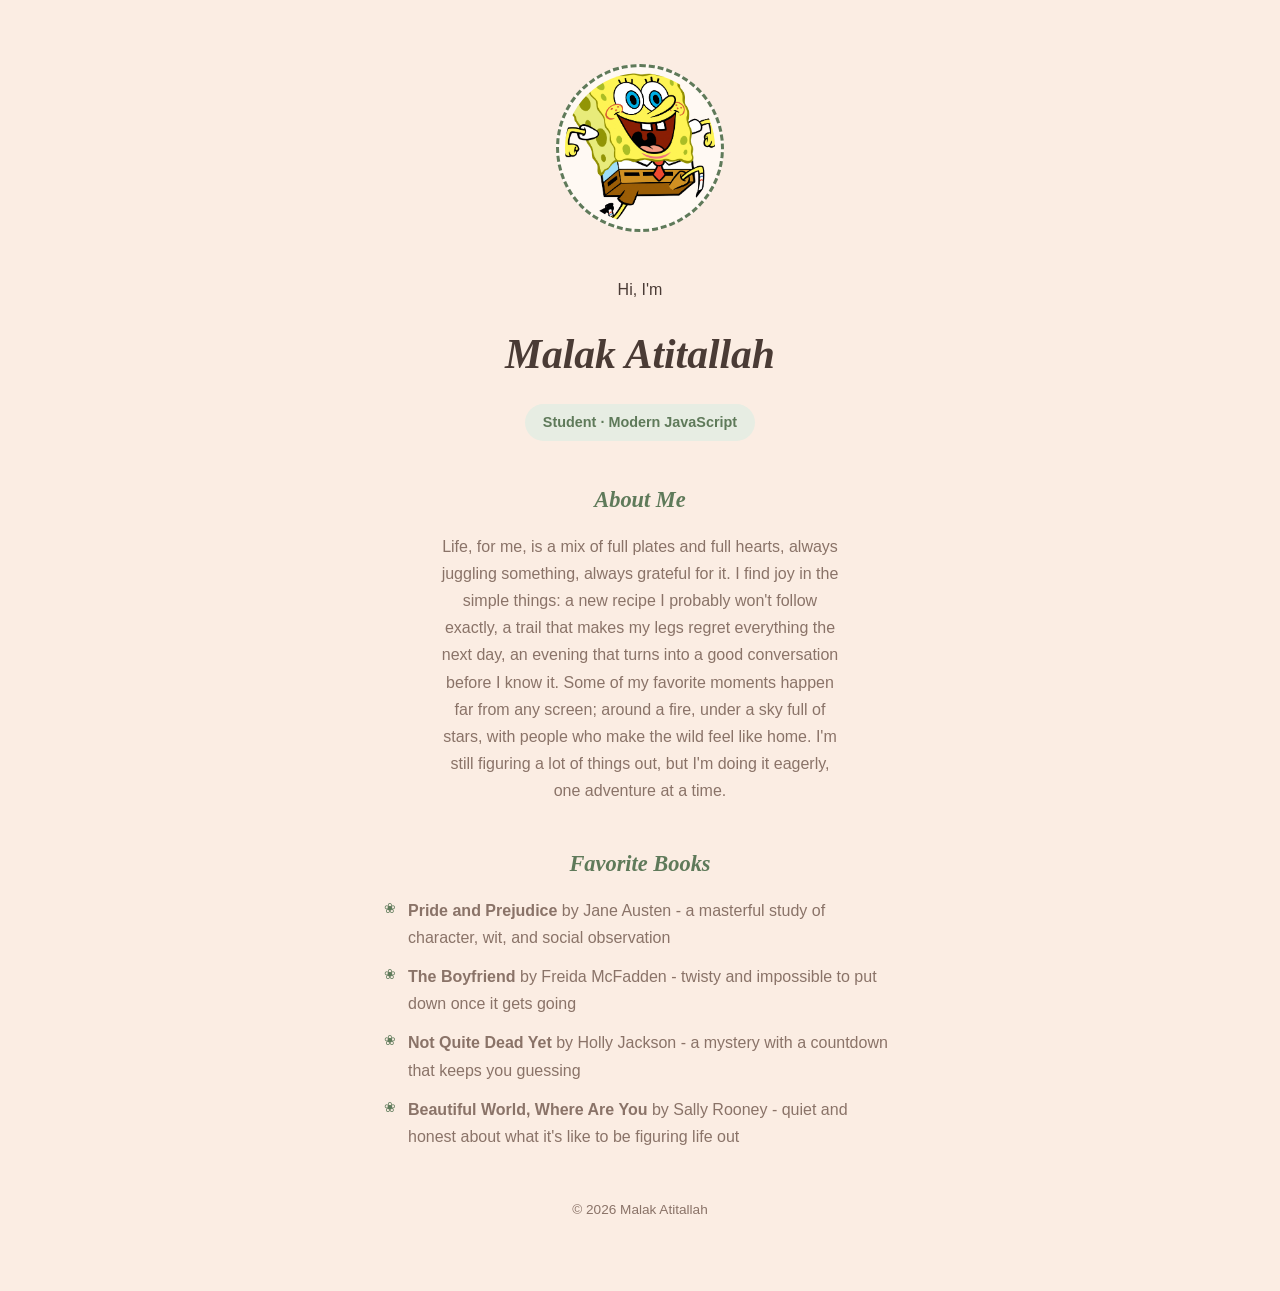
==== index.html @ a5c3faec "Initial Creation" ====
<!DOCTYPE html>
<html lang="en">

<head>
    <meta charset="UTF-8">
    <meta name="viewport" content="width=device-width, initial-scale=1.0">
    <title>Malak Atitallah - Homepage</title>

    <link rel="stylesheet" href="style.css">
    <script src="site.js" defer></script>
</head>

<body>

    <main class="page">

        <header class="intro">

            <img class="portrait" src="./img/mypicture.png" alt="Photo of Malak Atitallah">

            <div class="intro-text">
                <p class="eyebrow">Hi, I'm</p>
                <h1 class="name">Malak Atitallah</h1>
                <p class="tagline">Student &middot; Modern JavaScript</p>
            </div>
        </header>

        <section class="bio">
            <h2>About Me</h2>
            <p>
                Life, for me, is a mix of full plates and full hearts, always juggling something, always grateful for it. I find joy in the simple things: a new recipe I probably won't follow exactly, a trail that makes my legs regret everything the next day, an evening that turns into a good conversation before I know it. Some of my favorite moments happen far from any screen; around a fire, under a sky full of stars, with people who make the wild feel like home. I'm still figuring a lot of things out, but I'm doing it eagerly, one adventure at a time.

            </p>
        </section>

        <section class="favorites">
            <h2>Favorite Books</h2>
           <ul class="favorites-list">
  <li><strong>Pride and Prejudice</strong> by Jane Austen - a masterful study of character, wit, and social observation</li>
  <li><strong>The Boyfriend</strong> by Freida McFadden - twisty and impossible to put down once it gets going</li>
  <li><strong>Not Quite Dead Yet</strong> by Holly Jackson - a mystery with a countdown that keeps you guessing</li>
  <li><strong>Beautiful World, Where Are You</strong> by Sally Rooney - quiet and honest about what it's like to be figuring life out</li>
</ul>
        </section>

        <footer class="page-footer">
            <p>&copy; 2026 Malak Atitallah</p>
        </footer>

    </main>

    <script src="site.js"></script>
</body>
</head>

<body>

</html>
---- style.css ----
:root {
  --bg: #FBEDE3;          
  --panel: #FFF9F3;      
  --ink: #4A3B35;         
  --ink-soft: #8A7368;   
  --accent: #5F7A5A;      
  --accent-tint: #E7EDE3; 

  --font-display: "Playfair Display", serif;
  --font-body: "Quicksand", sans-serif;
}

* {
  box-sizing: border-box;
}

body {
  margin: 0;
  background-color: var(--bg);
  color: var(--ink);
  font-family: var(--font-body);
  line-height: 1.7;
}

.page {
  max-width: 560px;
  margin: 0 auto;
  padding: 64px 24px 56px;
  text-align: center;
}

.intro {
  margin-bottom: 40px;
}

.portrait {
  width: 168px;
  height: 168px;
  border-radius: 50%;
  object-fit: cover;
  padding: 6px;
  background-color: var(--panel);
  border: 3px dashed var(--accent);
  margin-bottom: 20px;
}

.name {
  font-family: var(--font-display);
  font-style: italic;
  font-weight: 600;
  font-size: 2.6rem;
  margin: 0 0 14px;
  color: var(--ink);
}

.tagline {
  display: inline-block;
  margin: 0;
  padding: 6px 18px;
  font-size: 0.9rem;
  font-weight: 600;
  color: var(--accent);
  background-color: var(--accent-tint);
  border-radius: 999px;
}

.divider {
  border: none;
  height: 1px;
  background-image: linear-gradient(to right, transparent, var(--accent) 50%, transparent);
  opacity: 0.4;
  margin: 0 0 40px;
}

section {
  margin-bottom: 40px;
}

section h2 {
  font-family: var(--font-display);
  font-style: italic;
  font-weight: 600;
  font-size: 1.4rem;
  margin: 0 0 14px;
  color: var(--accent);
}

.bio p {
  margin: 0 auto;
  max-width: 46ch;
  color: var(--ink-soft);
}

.favorites-list {
  list-style: none;
  margin: 0;
  padding: 0;
  display: inline-block;
  text-align: left;
}

.favorites-list li {
  position: relative;
  padding-left: 24px;
  margin-bottom: 12px;
  color: var(--ink-soft);
}

.favorites-list li::before {
  content: "❀";
  position: absolute;
  left: 0;
  color: var(--accent);
  font-size: 0.85em;
}

.favorites-list li:last-child {
  margin-bottom: 0;
}

/* ---------- Footer ---------- */
.page-footer {
  color: var(--ink-soft);
  font-size: 0.85rem;
  margin-top: 48px;
}
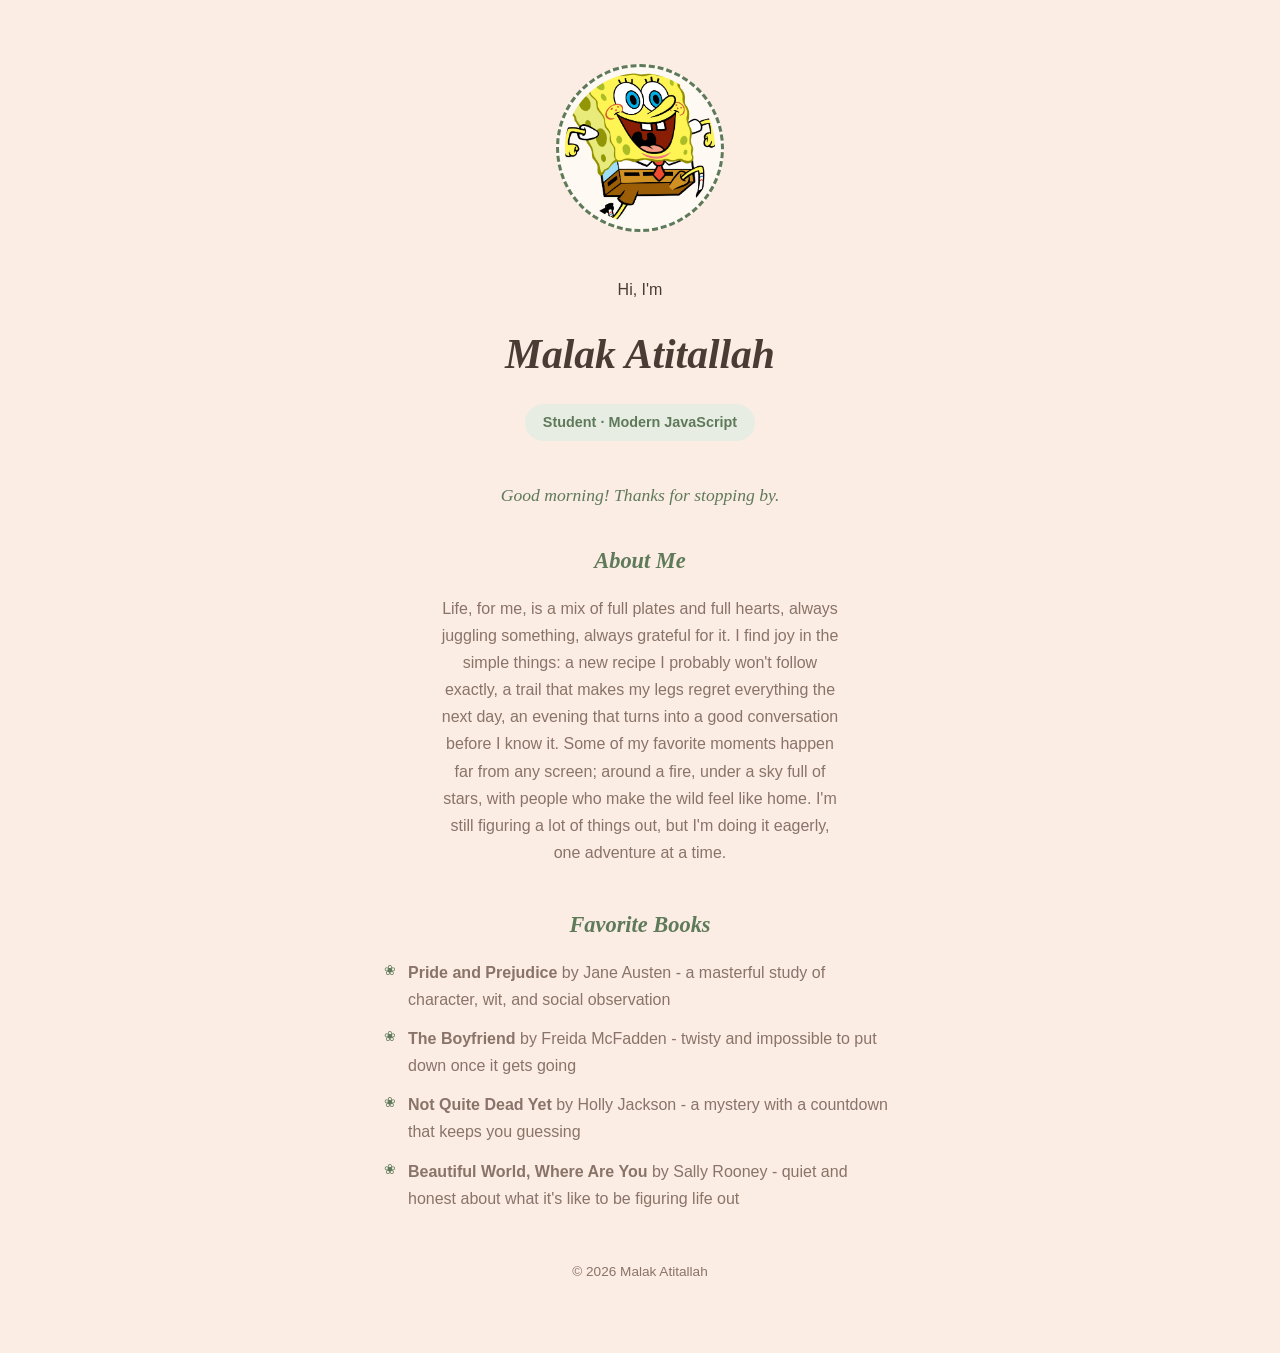
==== commit 5fdb7f5f: "Added Welcome div" ====
--- a/index.html
+++ b/index.html
@@ -25,6 +25,8 @@
             </div>
         </header>
 
+        <div id="welcome"></div>
+
         <section class="bio">
             <h2>About Me</h2>
             <p>
@@ -49,10 +51,5 @@
 
     </main>
 
-    <script src="site.js"></script>
 </body>
-</head>
-
-<body>
-
 </html>
--- a/style.css
+++ b/style.css
@@ -64,6 +64,14 @@
   border-radius: 999px;
 }
 
+#welcome {
+  font-family: var(--font-display);
+  font-style: italic;
+  font-size: 1.1rem;
+  color: var(--accent);
+  margin-bottom: 32px;
+}
+
 .divider {
   border: none;
   height: 1px;
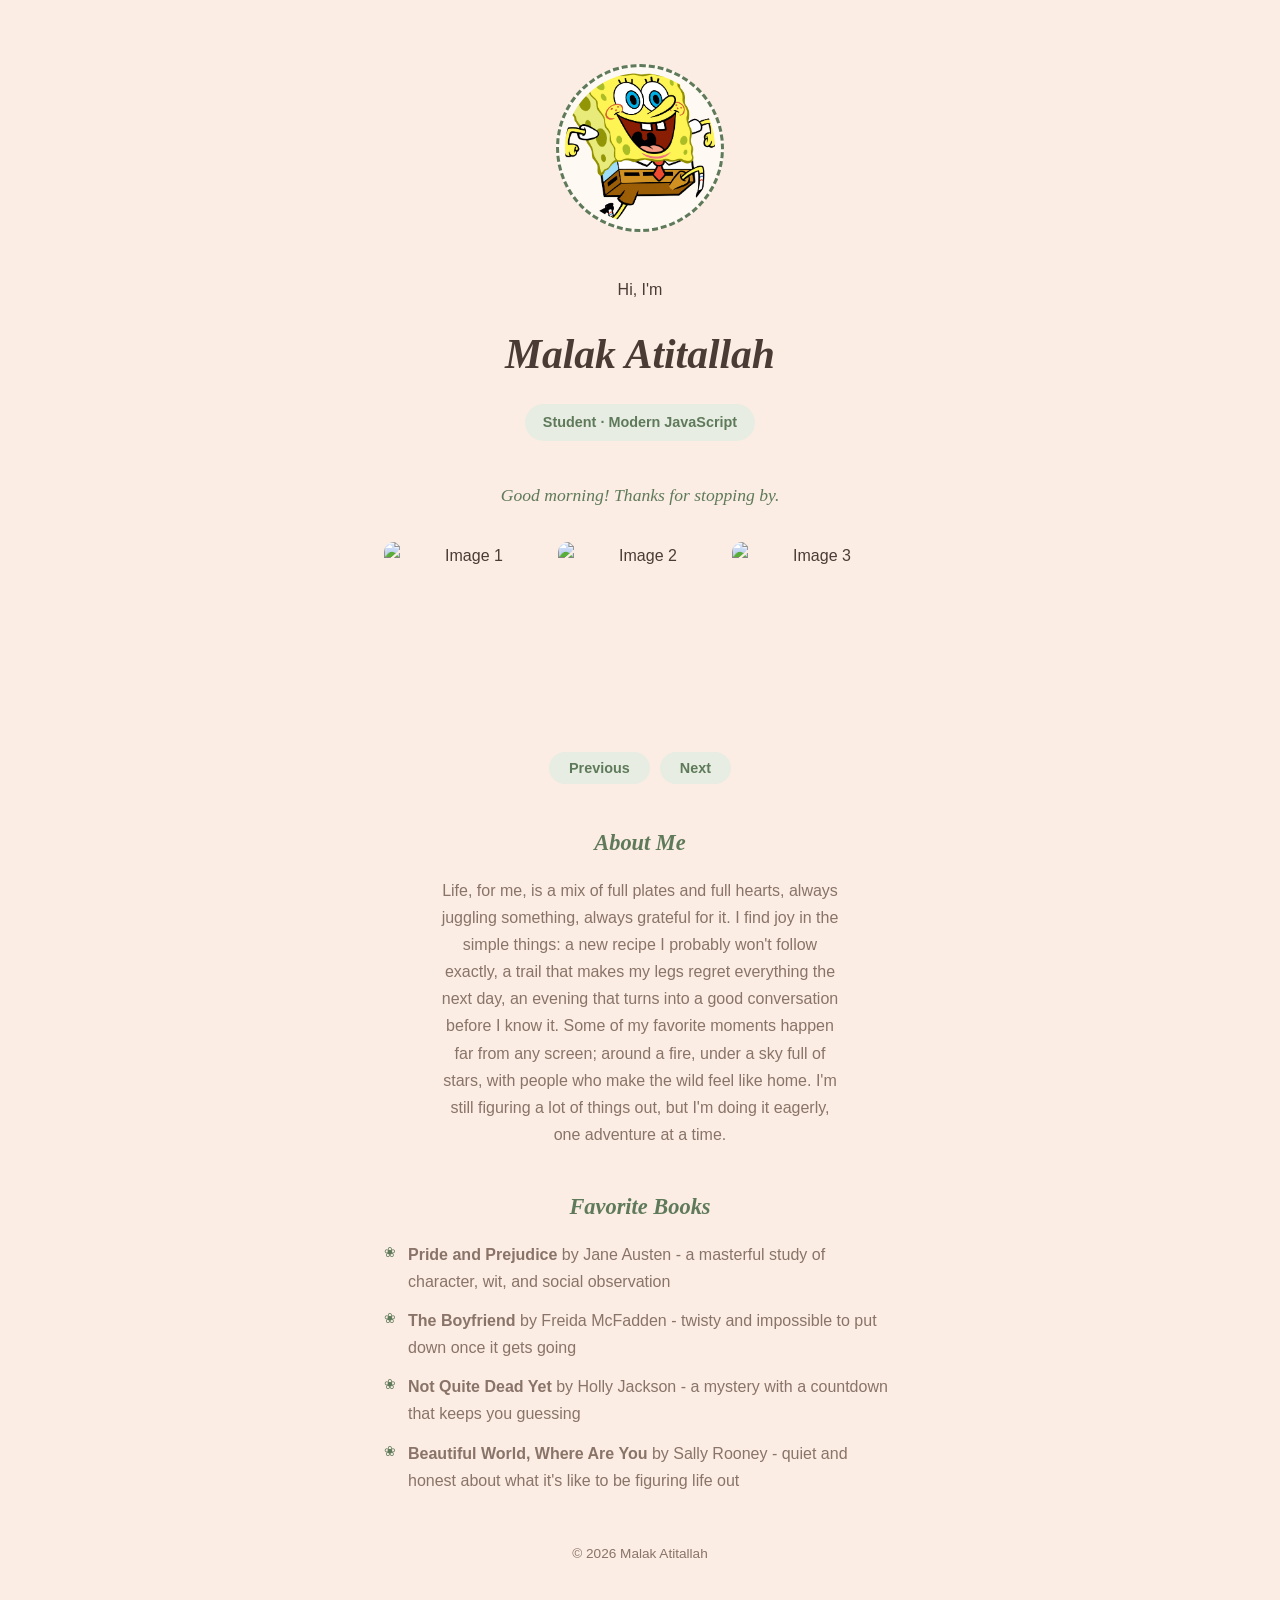
==== commit 9426e234: "Added Carousel" ====
--- a/index.html
+++ b/index.html
@@ -26,6 +26,16 @@
         </header>
 
         <div id="welcome"></div>
+    
+         <div id="carousel">
+            <img alt="Image 1">
+            <img alt="Image 2">
+            <img alt="Image 3">
+        </div>
+        <div id="buttons">
+            <button id="prev">Previous</button>
+            <button id="next">Next</button>
+        </div>
 
         <section class="bio">
             <h2>About Me</h2>
--- a/style.css
+++ b/style.css
@@ -126,6 +126,52 @@
   margin-bottom: 0;
 }
 
+
+#carousel {
+  display: flex;
+  justify-content: center;
+  align-items: center;
+  width: 100%;
+  max-height: 300px;
+  overflow: hidden;
+  gap: 10px;
+}
+ 
+#carousel img {
+  flex: 1 1 0;
+  min-width: 0;
+  height: 200px;
+  object-fit: cover;
+  border-radius: 10px;
+}
+ 
+#buttons {
+  display: flex;
+  justify-content: center;
+  align-items: center;
+  gap: 10px;
+  margin-top: 10px;
+  margin-bottom: 40px;
+}
+ 
+#buttons button {
+  font-family: var(--font-body);
+  font-weight: 600;
+  font-size: 0.9rem;
+  color: var(--accent);
+  background-color: var(--accent-tint);
+  border: none;
+  border-radius: 999px;
+  padding: 8px 20px;
+  cursor: pointer;
+}
+ 
+#buttons button:hover {
+  background-color: var(--accent);
+  color: var(--panel);
+}
+
+ 
 /* ---------- Footer ---------- */
 .page-footer {
   color: var(--ink-soft);
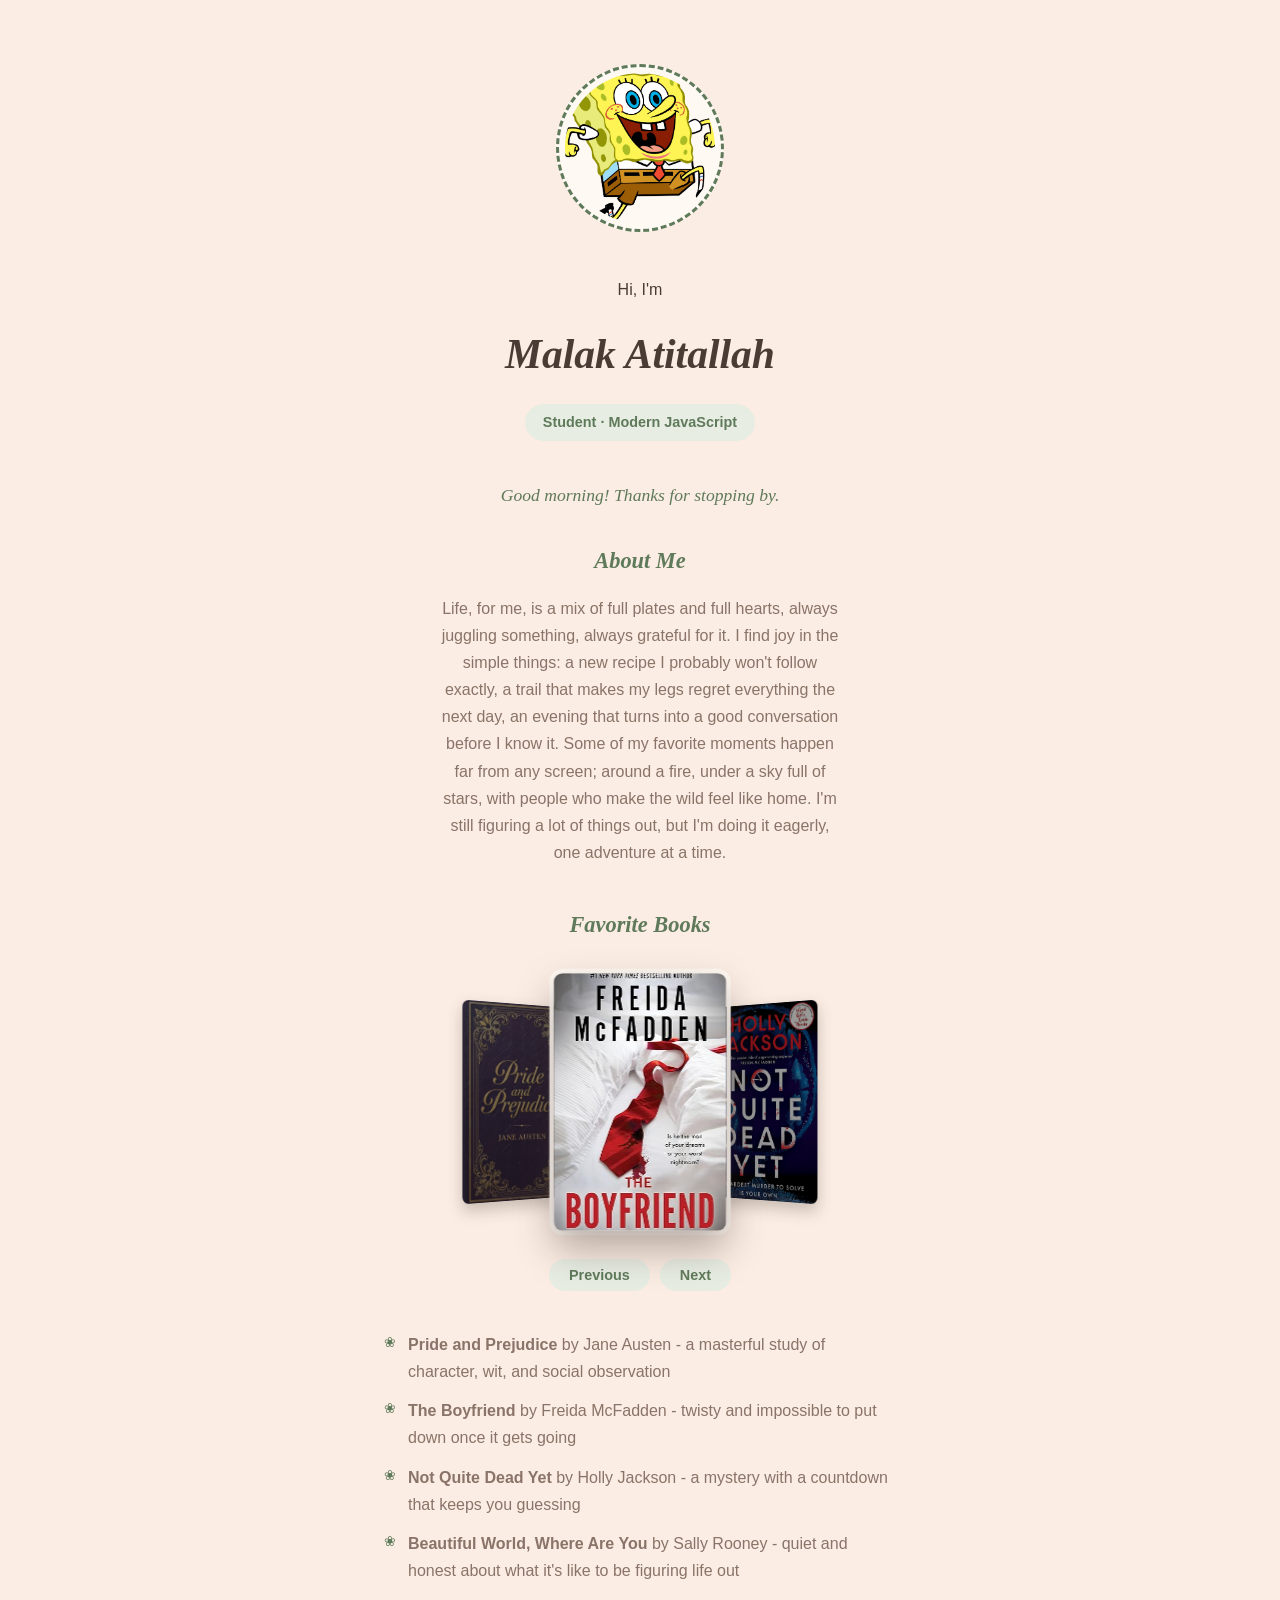
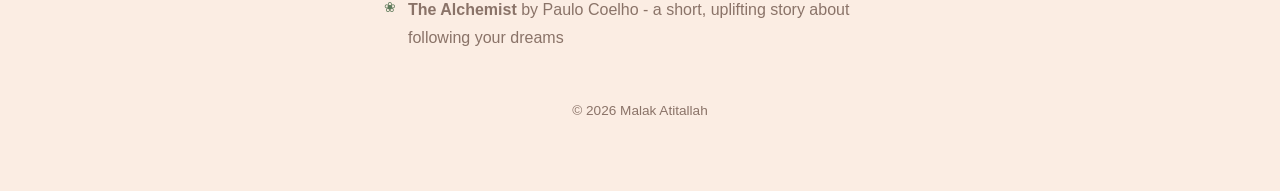
==== commit ef5ed4c8: "Added more style to the carousel" ====
--- a/index.html
+++ b/index.html
@@ -27,15 +27,7 @@
 
         <div id="welcome"></div>
     
-         <div id="carousel">
-            <img alt="Image 1">
-            <img alt="Image 2">
-            <img alt="Image 3">
-        </div>
-        <div id="buttons">
-            <button id="prev">Previous</button>
-            <button id="next">Next</button>
-        </div>
+    
 
         <section class="bio">
             <h2>About Me</h2>
@@ -46,12 +38,24 @@
         </section>
 
         <section class="favorites">
+            
             <h2>Favorite Books</h2>
+              <div id="carousel">
+            <img alt="Image 1">
+            <img alt="Image 2">
+            <img alt="Image 3">
+        </div>
+        <div id="buttons">
+            <button id="prev">Previous</button>
+            <button id="next">Next</button>
+        </div>
            <ul class="favorites-list">
   <li><strong>Pride and Prejudice</strong> by Jane Austen - a masterful study of character, wit, and social observation</li>
   <li><strong>The Boyfriend</strong> by Freida McFadden - twisty and impossible to put down once it gets going</li>
   <li><strong>Not Quite Dead Yet</strong> by Holly Jackson - a mystery with a countdown that keeps you guessing</li>
   <li><strong>Beautiful World, Where Are You</strong> by Sally Rooney - quiet and honest about what it's like to be figuring life out</li>
+  <li><strong>The Alchemist</strong> by Paulo Coelho - a short, uplifting story about following your dreams</li>
+
 </ul>
         </section>
 
--- a/style.css
+++ b/style.css
@@ -126,23 +126,50 @@
   margin-bottom: 0;
 }
 
-
 #carousel {
   display: flex;
   justify-content: center;
   align-items: center;
   width: 100%;
-  max-height: 300px;
-  overflow: hidden;
-  gap: 10px;
+  padding: 28px 0 32px;
+  perspective: 900px;          
 }
  
 #carousel img {
-  flex: 1 1 0;
-  min-width: 0;
-  height: 200px;
+  flex: none;
+  width: 30%;
+  aspect-ratio: 2 / 3;         
   object-fit: cover;
-  border-radius: 10px;
+  border-radius: 8px;
+  animation: coverIn 0.6s ease;
+}
+ 
+#carousel img:nth-child(1) {
+  transform: rotateY(38deg) scale(0.85);
+  margin-right: -7%;
+  filter: brightness(0.6);
+  z-index: 1;
+  box-shadow: 0 8px 18px rgba(74, 59, 53, 0.25);
+}
+ 
+#carousel img:nth-child(2) {
+  transform: scale(1.12);
+  z-index: 2;
+  box-shadow: 0 16px 34px rgba(74, 59, 53, 0.4),
+              0 0 0 4px var(--panel);
+}
+ 
+#carousel img:nth-child(3) {
+  transform: rotateY(-38deg) scale(0.85);
+  margin-left: -7%;
+  filter: brightness(0.6);
+  z-index: 1;
+  box-shadow: 0 8px 18px rgba(74, 59, 53, 0.25);
+}
+ 
+@keyframes coverIn {
+  from { opacity: 0; }
+  to   { opacity: 1; }
 }
  
 #buttons {
@@ -170,6 +197,7 @@
   background-color: var(--accent);
   color: var(--panel);
 }
+ 
 
  
 /* ---------- Footer ---------- */
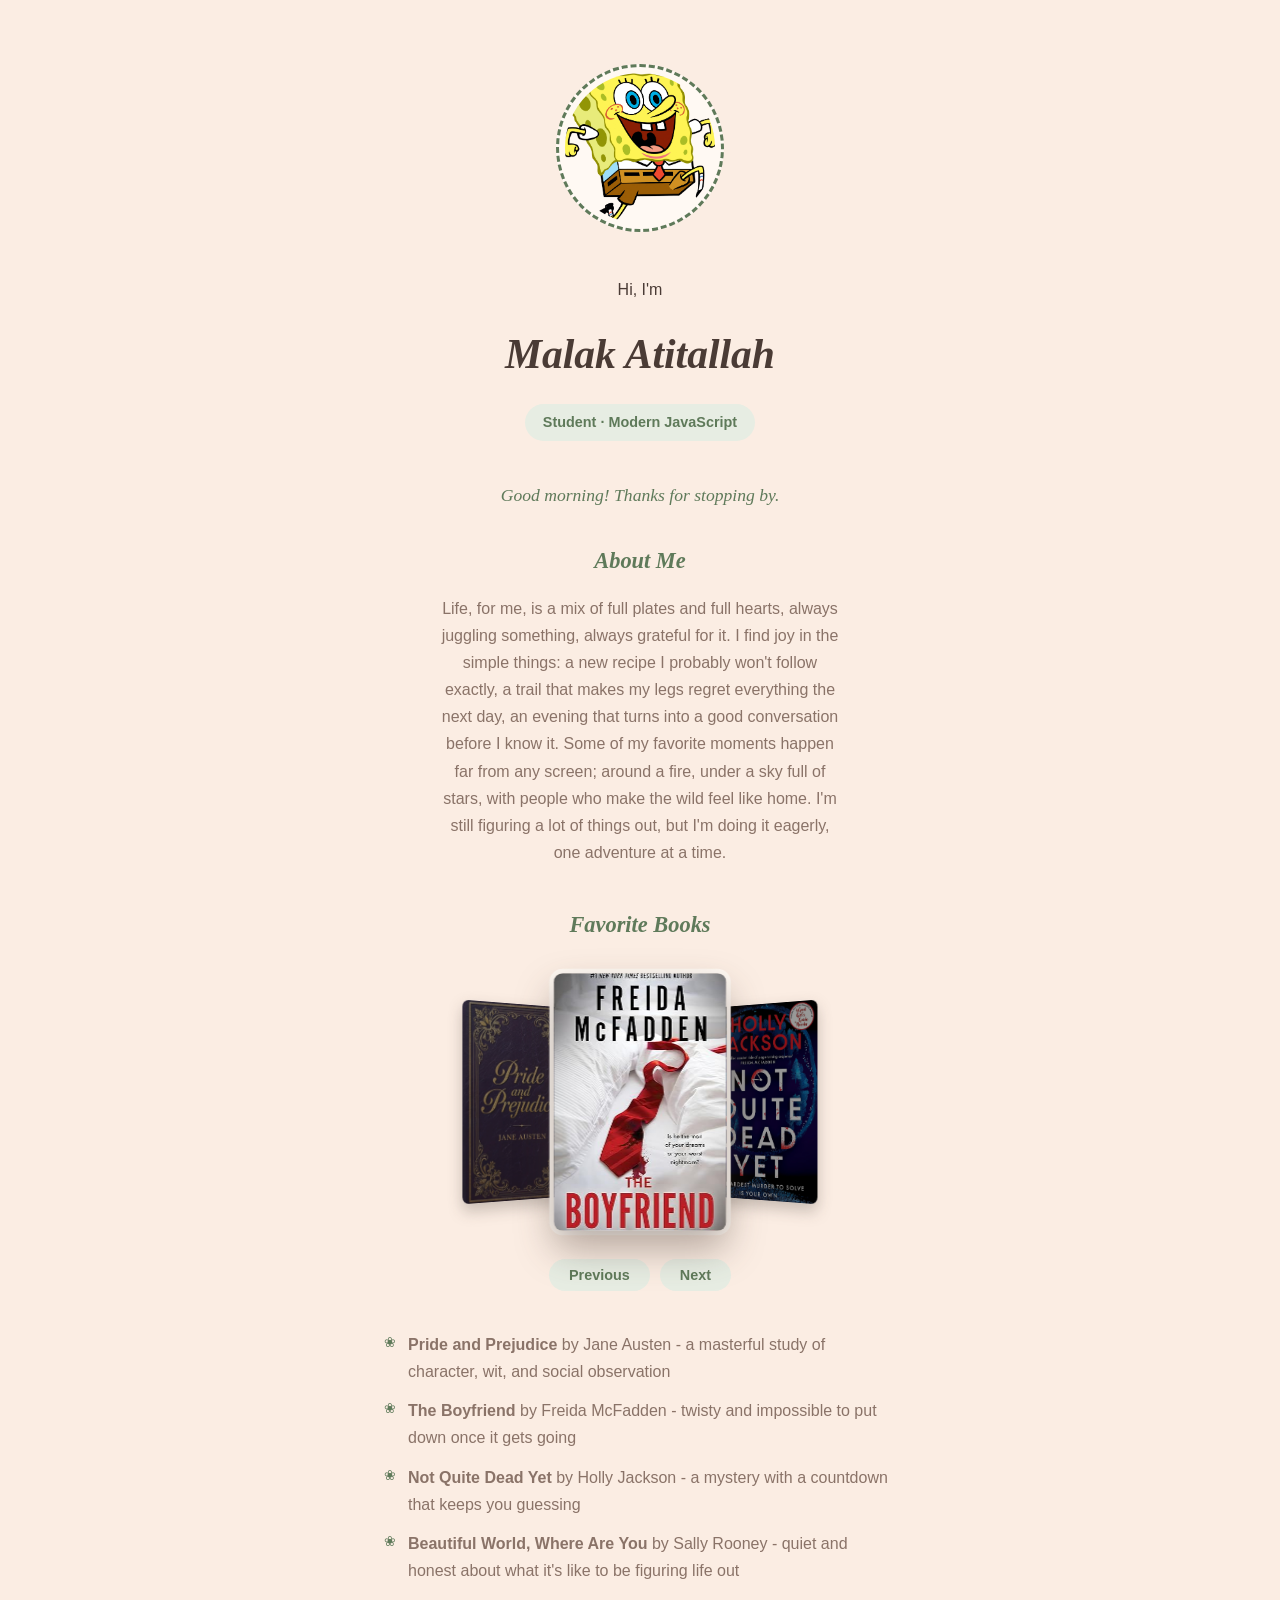
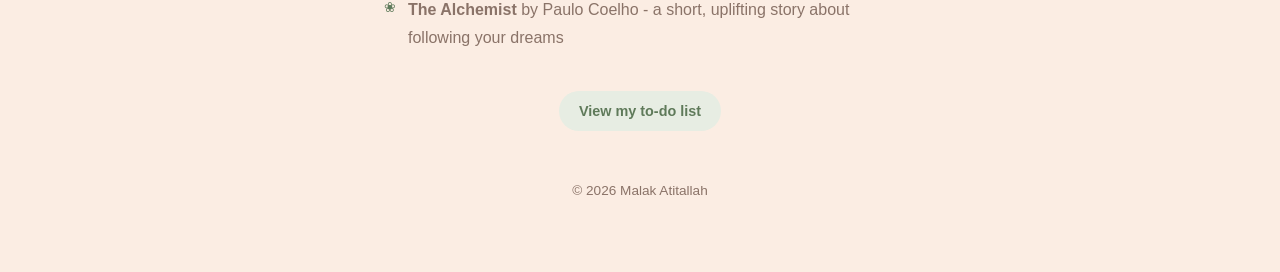
==== commit 750e9d0f: "Added To Do List" ====
--- a/index.html
+++ b/index.html
@@ -59,6 +59,8 @@
 </ul>
         </section>
 
+         <p class="todo-link"><a href="to-do.html">View my to-do list</a></p>
+
         <footer class="page-footer">
             <p>&copy; 2026 Malak Atitallah</p>
         </footer>
--- a/style.css
+++ b/style.css
@@ -199,6 +199,169 @@
 }
  
 
+/* ---------- To-do list page ---------- */
+
+/* ---------- To-do list page ---------- */
+.todo-list {
+  list-style: none;
+  margin: 0 0 24px;
+  padding: 0;
+  text-align: left;
+}
+ 
+.todo {
+  display: flex;
+  align-items: center;
+  gap: 12px;
+  background-color: var(--panel);
+  color: var(--ink);
+  padding: 12px 18px;
+  margin-bottom: 10px;
+  border-radius: 10px;
+  border-left: 4px solid var(--accent);
+}
+ 
+.todo-text {
+  flex: 1;
+  min-width: 0;
+  overflow-wrap: anywhere;
+}
+ 
+.todo-actions {
+  display: flex;
+  gap: 6px;
+  flex-shrink: 0;
+}
+ 
+.todo-btn {
+  font-family: var(--font-body);
+  font-weight: 600;
+  font-size: 0.8rem;
+  color: var(--accent);
+  background-color: var(--accent-tint);
+  border: none;
+  border-radius: 999px;
+  padding: 5px 14px;
+  cursor: pointer;
+}
+ 
+.todo-btn:hover {
+  background-color: var(--accent);
+  color: var(--panel);
+}
+ 
+.todo-btn.delete {
+  color: #A8504A;
+  background-color: #F3DEDA;
+}
+ 
+.todo-btn.delete:hover {
+  background-color: #A8504A;
+  color: var(--panel);
+}
+ 
+.edit-input {
+  flex: 1;
+  min-width: 0;
+  font-family: var(--font-body);
+  font-size: 1rem;
+  color: var(--ink);
+  background-color: var(--bg);
+  border: 2px solid var(--accent);
+  border-radius: 999px;
+  padding: 4px 14px;
+}
+ 
+.edit-input:focus {
+  outline: none;
+}
+ 
+.todo-footer {
+  margin-top: 20px;
+}
+ 
+#clear-todos {
+  font-family: var(--font-body);
+  font-weight: 600;
+  font-size: 0.85rem;
+  color: #A8504A;
+  background-color: transparent;
+  border: 2px solid #A8504A;
+  border-radius: 999px;
+  padding: 6px 18px;
+  cursor: pointer;
+}
+ 
+#clear-todos:hover {
+  background-color: #A8504A;
+  color: var(--panel);
+}
+ 
+.todo-form {
+  display: flex;
+  justify-content: center;
+  gap: 10px;
+}
+ 
+#new-todo {
+  flex: 1;
+  min-width: 0;
+  font-family: var(--font-body);
+  font-size: 1rem;
+  color: var(--ink);
+  background-color: var(--panel);
+  border: 2px solid var(--accent-tint);
+  border-radius: 999px;
+  padding: 8px 18px;
+}
+ 
+#new-todo:focus {
+  outline: none;
+  border-color: var(--accent);
+}
+ 
+#add-todo {
+  font-family: var(--font-body);
+  font-weight: 600;
+  font-size: 0.9rem;
+  color: var(--accent);
+  background-color: var(--accent-tint);
+  border: none;
+  border-radius: 999px;
+  padding: 8px 20px;
+  cursor: pointer;
+}
+ 
+#add-todo:hover {
+  background-color: var(--accent);
+  color: var(--panel);
+}
+ 
+
+.todo-link,
+.back-link {
+  margin: 0;
+}
+ 
+.todo-link a,
+.back-link a {
+  display: inline-block;
+  font-family: var(--font-body);
+  font-weight: 600;
+  font-size: 0.9rem;
+  color: var(--accent);
+  background-color: var(--accent-tint);
+  border-radius: 999px;
+  padding: 8px 20px;
+  text-decoration: none;
+}
+ 
+.todo-link a:hover,
+.back-link a:hover {
+  background-color: var(--accent);
+  color: var(--panel);
+}
+ 
  
 /* ---------- Footer ---------- */
 .page-footer {
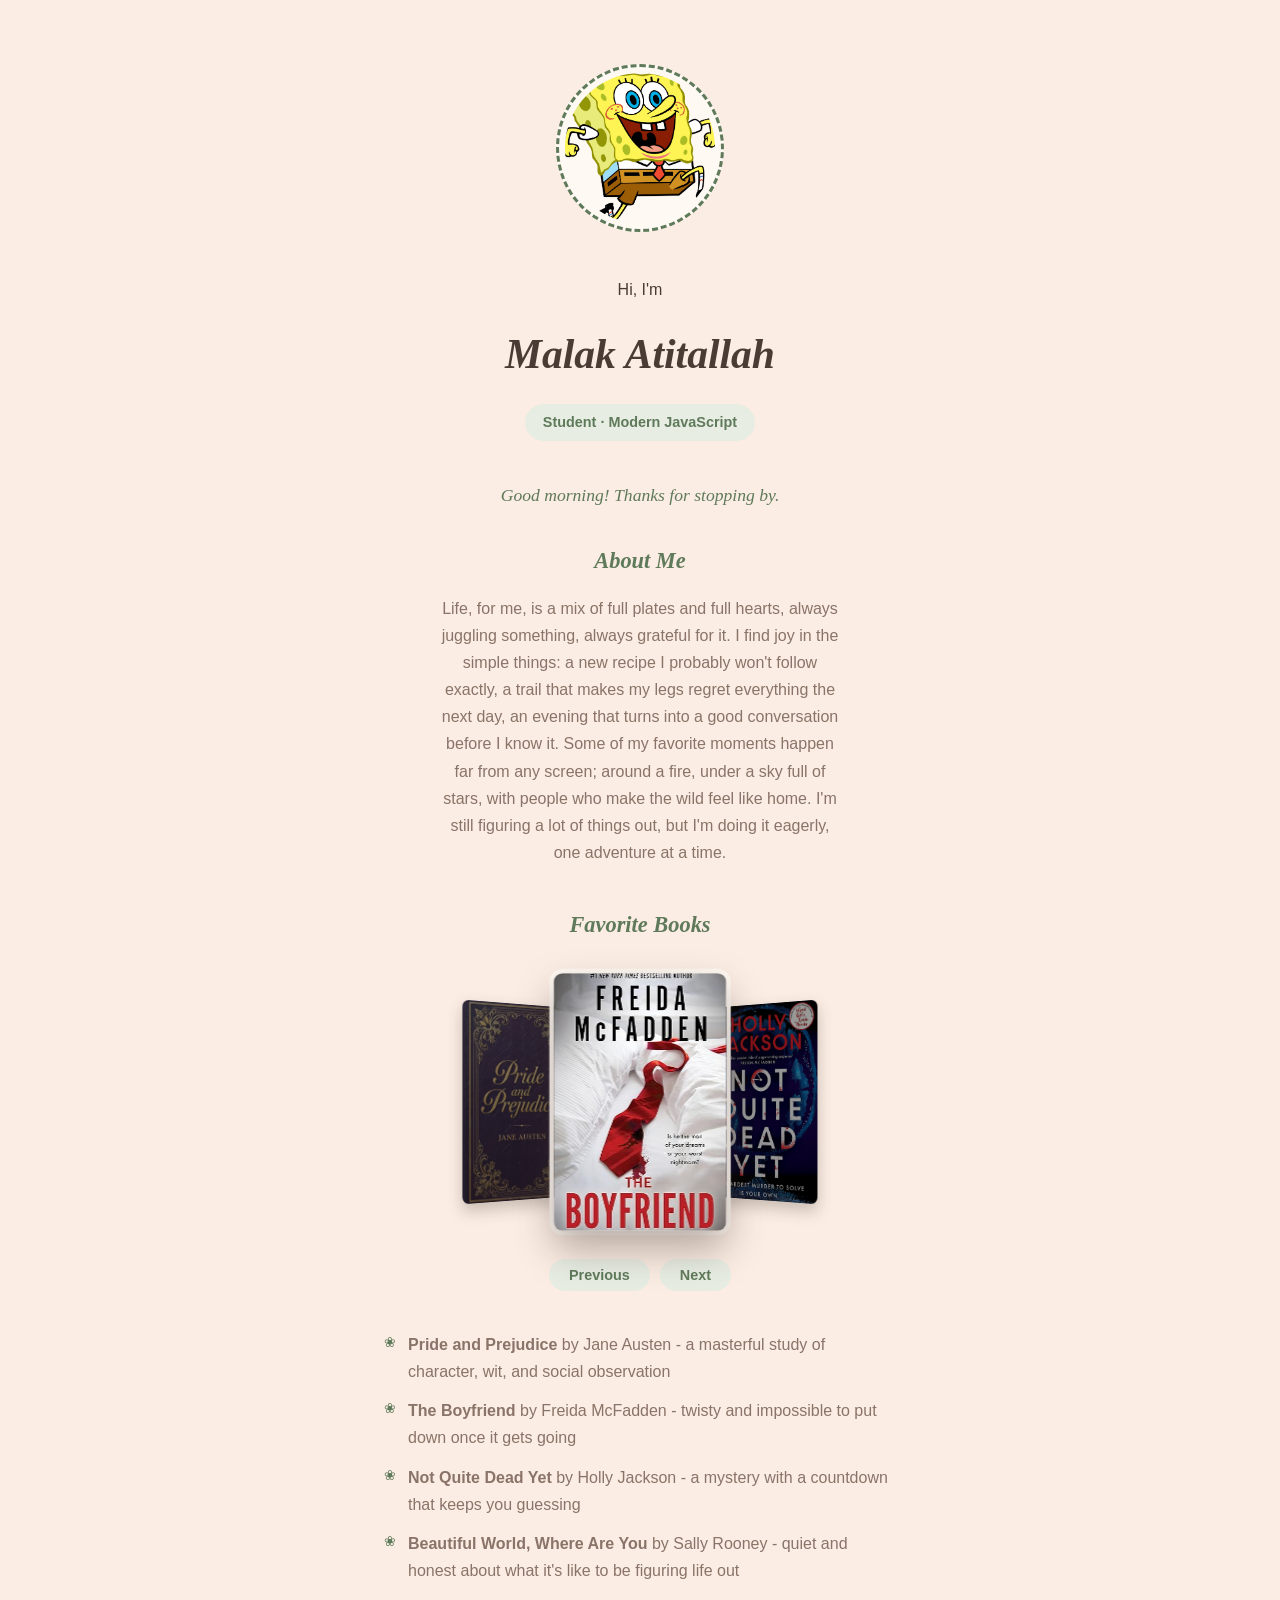
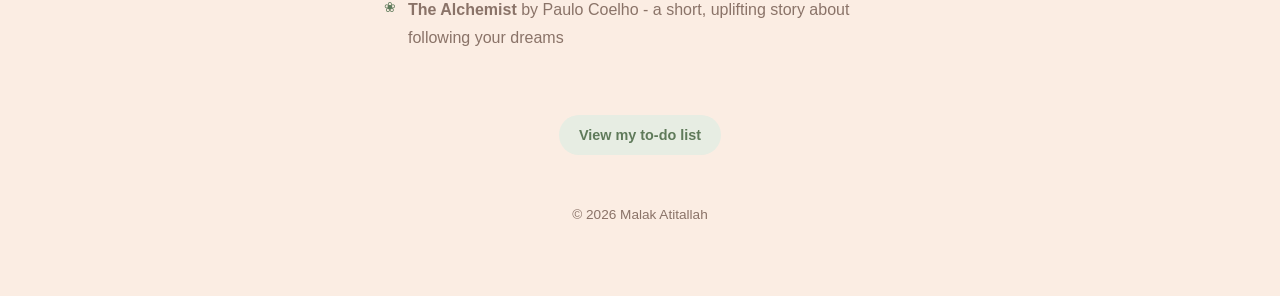
==== commit 9e072ff2: "Added API Fetch" ====
--- a/index.html
+++ b/index.html
@@ -59,6 +59,8 @@
 </ul>
         </section>
 
+        <div class="pokemon-ctr"></div>
+
          <p class="todo-link"><a href="to-do.html">View my to-do list</a></p>
 
         <footer class="page-footer">
--- a/style.css
+++ b/style.css
@@ -199,7 +199,6 @@
 }
  
 
-/* ---------- To-do list page ---------- */
 
 /* ---------- To-do list page ---------- */
 .todo-list {
@@ -362,6 +361,19 @@
   color: var(--panel);
 }
  
+
+/* ---------- Random Pokemon ---------- */
+.pokemon-ctr {
+  display: flex;
+  justify-content: center;
+  margin-bottom: 24px;
+}
+ 
+.pokemon-ctr img {
+  width: 144px;
+  height: 144px;
+  image-rendering: pixelated; /* keeps the small sprite crisp when enlarged */
+}
  
 /* ---------- Footer ---------- */
 .page-footer {
